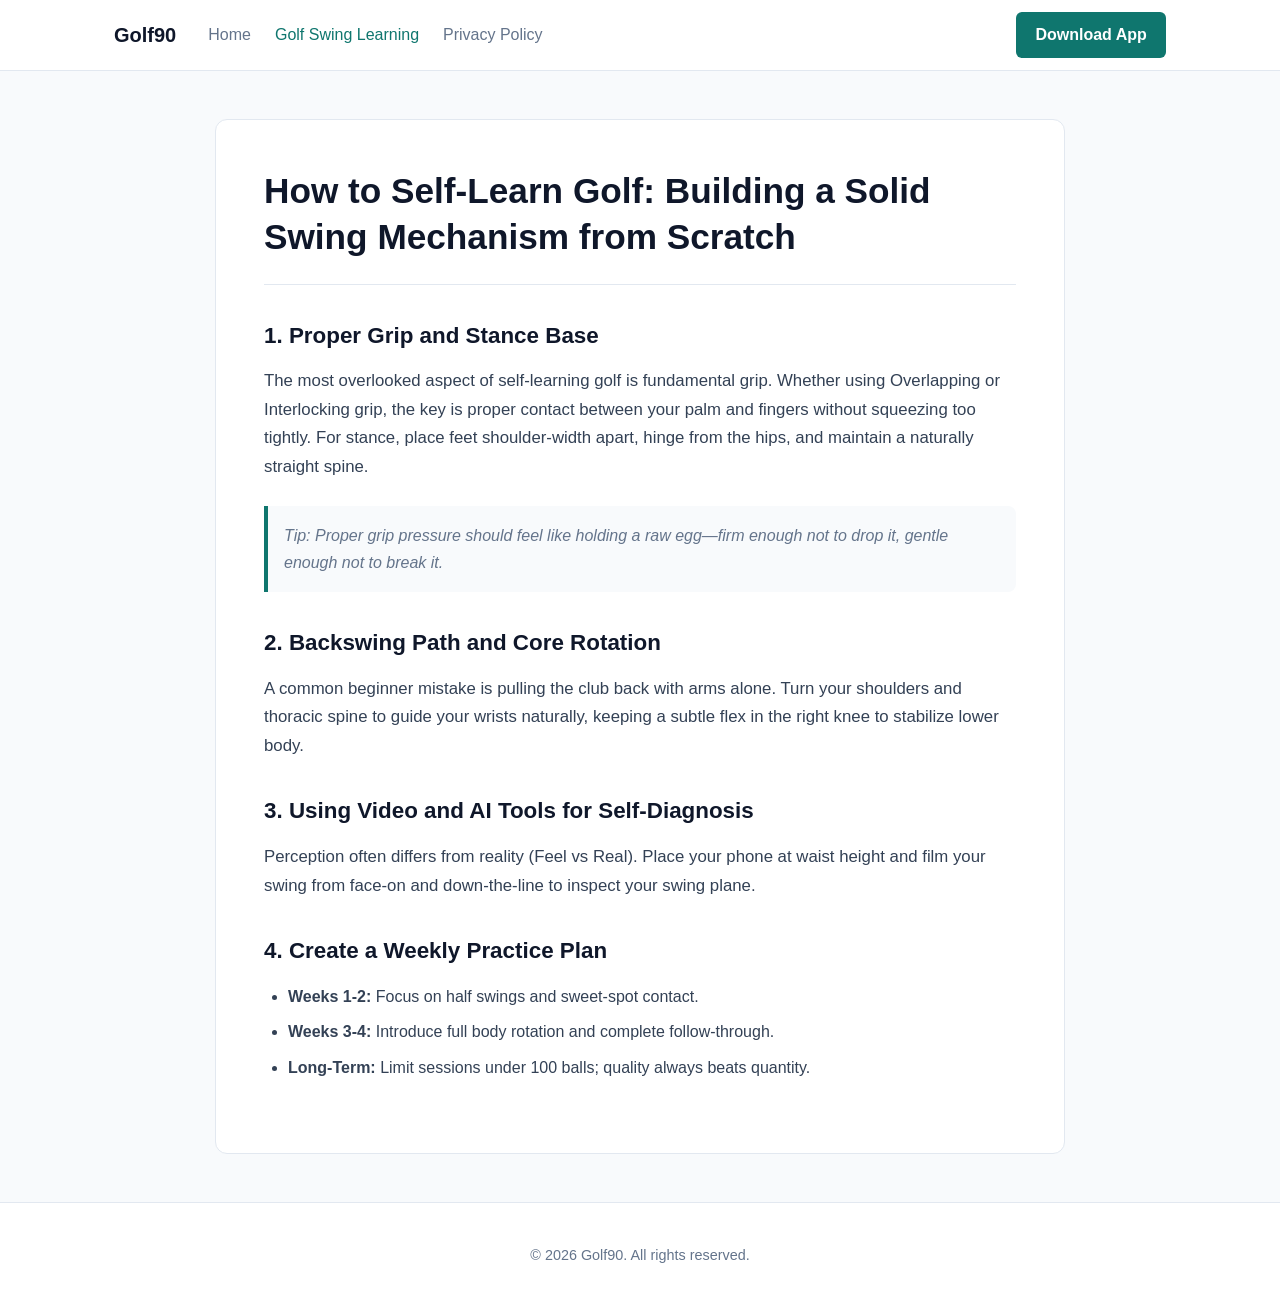
==== article.html @ eeab6f47 "Add files via upload" ====
<!DOCTYPE html>
<html lang="en">
<head>
  <meta charset="UTF-8">
  <meta name="viewport" content="width=device-width, initial-scale=1.0">
  <title>Article - Golf90</title>
  <link rel="stylesheet" href="style.css">
</head>
<body>
  <header>
    <div class="container navbar">
      <div class="nav-left">
        <a href="index.html" class="logo-container">
          <span>Golf90</span>
        </a>
        <ul class="nav-menu">
          <li><a href="index.html" data-i18n="home">Home</a></li>
          <li><a href="blog.html" class="active" data-i18n="learn">Golf Swing Learning</a></li>
          <li><a href="privacy.html" data-i18n="privacy">Privacy Policy</a></li>
        </ul>
      </div>
      <a href="https://apps.apple.com" target="_blank" class="btn-download" data-i18n="download">Download App</a>
    </div>
  </header>

  <main class="container">
    <article class="content-box">
      <h1 id="article-title"></h1>
      <hr style="border: 0; border-top: 1px solid var(--border-color); margin-bottom: 2rem;">
      <div id="article-body"></div>
    </article>
  </main>

  <footer>
    <div class="container">
      <p data-i18n="footerText">© 2026 Golf90. All rights reserved.</p>
    </div>
  </footer>

  <script src="articles-data.js"></script>
  <script src="i18n.js"></script>
  <script>
    document.addEventListener("DOMContentLoaded", () => {
      const urlParams = new URLSearchParams(window.location.search);
      const articleId = urlParams.get('id') || "1";
      const item = articles.find(a => a.id === articleId) || articles[0];
      const langKey = (typeof currentLang !== "undefined" && item.title[currentLang]) ? currentLang : "en";

      document.getElementById("article-title").textContent = item.title[langKey] || item.title["en"];
      document.getElementById("article-body").innerHTML = item.content[langKey] || item.content["en"]; // 假设 content 也支持多语言，如果 content 只有一项则保持 item.content
      document.title = `${item.title[langKey] || item.title["en"]} - Golf90`;
    });
  </script>
</body>
</html>
---- style.css ----
:root {
  --primary-color: #0f766e;
  --primary-hover: #115e59;
  --bg-color: #f8fafc;
  --text-color: #0f172a;
  --text-muted: #64748b;
  --card-bg: #ffffff;
  --border-color: #e2e8f0;
  --max-width: 1100px;
}

* {
  box-sizing: border-box;
  margin: 0;
  padding: 0;
}

body {
  font-family: -apple-system, BlinkMacSystemFont, "Segoe UI", Roboto, Helvetica, Arial, sans-serif;
  background-color: var(--bg-color);
  color: var(--text-color);
  line-height: 1.7;
}

.container {
  max-width: var(--max-width);
  margin: 0 auto;
  padding: 0 1.5rem;
}

/* Header Navbar */
header {
  background: #ffffff;
  border-bottom: 1px solid var(--border-color);
  position: sticky;
  top: 0;
  z-index: 100;
}

.navbar {
  display: flex;
  justify-content: space-between;
  align-items: center;
  height: 70px;
}

.nav-left {
  display: flex;
  align-items: center;
  gap: 2rem;
}

.logo-container {
  display: flex;
  align-items: center;
  gap: 0.75rem;
  text-decoration: none;
  font-weight: 700;
  font-size: 1.25rem;
  color: var(--text-color);
}

.logo-img {
  width: 36px;
  height: 36px;
  background: var(--primary-color);
  border-radius: 8px;
  display: flex;
  align-items: center;
  justify-content: center;
  color: #fff;
  font-weight: bold;
}

.nav-menu {
  display: flex;
  gap: 1.5rem;
  list-style: none;
}

.nav-menu a {
  text-decoration: none;
  color: var(--text-muted);
  font-weight: 500;
  transition: color 0.2s;
}

.nav-menu a:hover,
.nav-menu a.active {
  color: var(--primary-color);
}

.btn-download {
  background-color: var(--primary-color);
  color: #ffffff;
  padding: 0.6rem 1.2rem;
  border-radius: 6px;
  text-decoration: none;
  font-weight: 600;
  transition: background-color 0.2s;
  white-space: nowrap;
  display: inline-block;
}

.btn-download:hover {
  background-color: var(--primary-hover);
}

/* Hero Section */
.hero {
  padding: 5rem 0 4rem;
  text-align: center;
  background: #ffffff;
  border-bottom: 1px solid var(--border-color);
}

.hero h1 {
  font-size: 2.8rem;
  margin-bottom: 1.2rem;
  letter-spacing: -0.02em;
}

.hero p {
  font-size: 1.25rem;
  color: var(--text-muted);
  max-width: 680px;
  margin: 0 auto 2.5rem;
}

/* Features Grid (核心卖点) */
.features-section {
  padding: 4rem 0;
}

.section-title {
  text-align: center;
  font-size: 2rem;
  margin-bottom: 3rem;
}

.features-grid {
  display: grid;
  grid-template-columns: repeat(auto-fit, minmax(280px, 1fr));
  gap: 2rem;
}

.feature-card {
  background: var(--card-bg);
  padding: 2rem;
  border-radius: 12px;
  border: 1px solid var(--border-color);
}

.feature-card h3 {
  font-size: 1.3rem;
  margin-bottom: 0.75rem;
  color: var(--primary-color);
}

.feature-card p {
  color: var(--text-muted);
  font-size: 0.98rem;
}

/* How it works */
.how-it-works {
  background: #ffffff;
  padding: 4rem 0;
  border-top: 1px solid var(--border-color);
  border-bottom: 1px solid var(--border-color);
}

.steps-grid {
  display: grid;
  grid-template-columns: repeat(auto-fit, minmax(250px, 1fr));
  gap: 2rem;
  margin-top: 2rem;
}

.step-item {
  text-align: center;
}

.step-num {
  width: 45px;
  height: 45px;
  background: var(--bg-color);
  color: var(--primary-color);
  border: 2px solid var(--primary-color);
  border-radius: 50%;
  display: flex;
  align-items: center;
  justify-content: center;
  font-weight: 700;
  margin: 0 auto 1rem;
}

/* Pure Text Article List */
.text-list {
  display: flex;
  flex-direction: column;
  gap: 1.5rem;
  margin: 3rem 0;
}

.text-card {
  background: var(--card-bg);
  border: 1px solid var(--border-color);
  border-radius: 10px;
  padding: 1.8rem;
  transition: border-color 0.2s;
}

.text-card:hover {
  border-color: var(--primary-color);
}

.text-card h2 {
  font-size: 1.35rem;
  margin-bottom: 0.6rem;
}

.text-card h2 a {
  color: var(--text-color);
  text-decoration: none;
}

.text-card h2 a:hover {
  color: var(--primary-color);
}

.text-card p {
  color: var(--text-muted);
  font-size: 1rem;
  margin-bottom: 1rem;
}

.link-more {
  color: var(--primary-color);
  font-weight: 600;
  text-decoration: none;
}

/* Content Box (Article Detail & Privacy) */
.content-box {
  background: var(--card-bg);
  padding: 3rem;
  margin: 3rem auto;
  border-radius: 12px;
  border: 1px solid var(--border-color);
  max-width: 850px;
}

.content-box h1 {
  font-size: 2.2rem;
  margin-bottom: 1.5rem;
  line-height: 1.3;
}

.content-box h2 {
  font-size: 1.4rem;
  margin: 2rem 0 0.8rem;
  color: var(--text-color);
}

.content-box h3 {
  font-size: 1.15rem;
  margin: 1.5rem 0 0.5rem;
}

.content-box p {
  margin-bottom: 1.2rem;
  color: #334155;
  font-size: 1.05rem;
}

.content-box ul, .content-box ol {
  margin: 0 0 1.5rem 1.5rem;
  color: #334155;
}

.content-box li {
  margin-bottom: 0.5rem;
}

.content-box blockquote {
  border-left: 4px solid var(--primary-color);
  padding-left: 1rem;
  margin: 1.5rem 0;
  color: var(--text-muted);
  font-style: italic;
  background: var(--bg-color);
  padding: 1rem;
  border-radius: 0 8px 8px 0;
}

/* Footer */
footer {
  text-align: center;
  padding: 2.5rem 0;
  border-top: 1px solid var(--border-color);
  color: var(--text-muted);
  font-size: 0.9rem;
  background: #ffffff;
}

/* Mobile Responsive */
@media (max-width: 768px) {
  .navbar {
    flex-direction: column;
    height: auto;
    padding: 1rem 0;
    gap: 1rem;
  }
  
  .nav-left {
    flex-direction: column;
    gap: 1rem;
  }
  
  .nav-menu {
    gap: 1rem;
  }

  .hero h1 {
    font-size: 2rem;
  }

  .content-box {
    padding: 1.5rem;
  }
}
/* App Screenshot Mockups */
.phone-mockup {
  width: 100%;
  max-width: 220px; /* 从 280px 缩小 */
  aspect-ratio: 9/19;
  background: #cbd5e1;
  border-radius: 28px; /* 适配缩小的尺寸 */
  border: 8px solid #1e293b; /* 边框等比缩小 */
  margin: 0 auto 1.2rem;
  display: flex;
  align-items: center;
  justify-content: center;
  text-align: center;
  color: #475569;
  font-size: 0.85rem;
  font-weight: 600;
  box-shadow: 0 15px 30px rgba(0,0,0,0.1);
  overflow: hidden;
  position: relative;
}

.phone-mockup span {
  padding: 0.8rem;
}
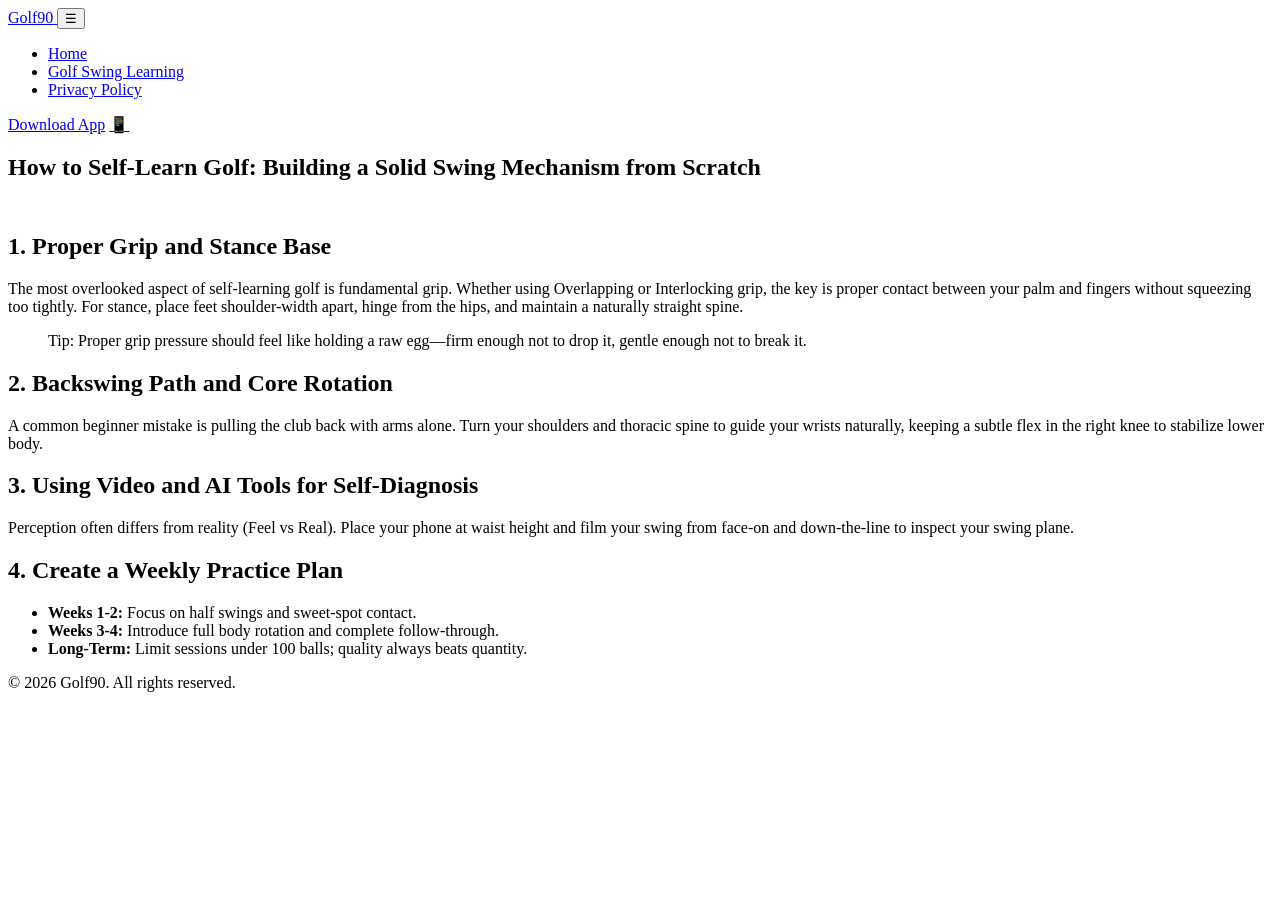
==== commit fd7143fc: "Update article.html" ====
--- a/article.html
+++ b/article.html
@@ -1,27 +1,24 @@
 <!DOCTYPE html>
 <html lang="en">
-<head>
-  <meta charset="UTF-8">
-  <meta name="viewport" content="width=device-width, initial-scale=1.0">
-  <title>Article - Golf90</title>
-  <link rel="stylesheet" href="style.css">
-</head>
-<body>
-  <header>
-    <div class="container navbar">
-      <div class="nav-left">
-        <a href="index.html" class="logo-container">
-          <span>Golf90</span>
-        </a>
-        <ul class="nav-menu">
-          <li><a href="index.html" data-i18n="home">Home</a></li>
-          <li><a href="blog.html" class="active" data-i18n="learn">Golf Swing Learning</a></li>
-          <li><a href="privacy.html" data-i18n="privacy">Privacy Policy</a></li>
-        </ul>
-      </div>
+<header>
+  <div class="container navbar">
+    <div class="nav-left">
+      <a href="index.html" class="logo-container">
+        <span>Golf90</span>
+      </a>
+      <button class="menu-toggle" aria-label="Toggle menu">☰</button>
+    </div>
+    <ul class="nav-menu" id="nav-menu">
+      <li><a href="index.html" data-i18n="home">Home</a></li>
+      <li><a href="blog.html" class="active" data-i18n="learn">Golf Swing Learning</a></li>
+      <li><a href="privacy.html" data-i18n="privacy">Privacy Policy</a></li>
+    </ul>
+    <div class="nav-right">
       <a href="https://apps.apple.com" target="_blank" class="btn-download" data-i18n="download">Download App</a>
+      <a href="https://apps.apple.com" target="_blank" class="btn-download-icon" aria-label="Download App">📱</a>
     </div>
-  </header>
+  </div>
+</header>
 
   <main class="container">
     <article class="content-box">
@@ -52,4 +49,4 @@
     });
   </script>
 </body>
-</html>+</html>
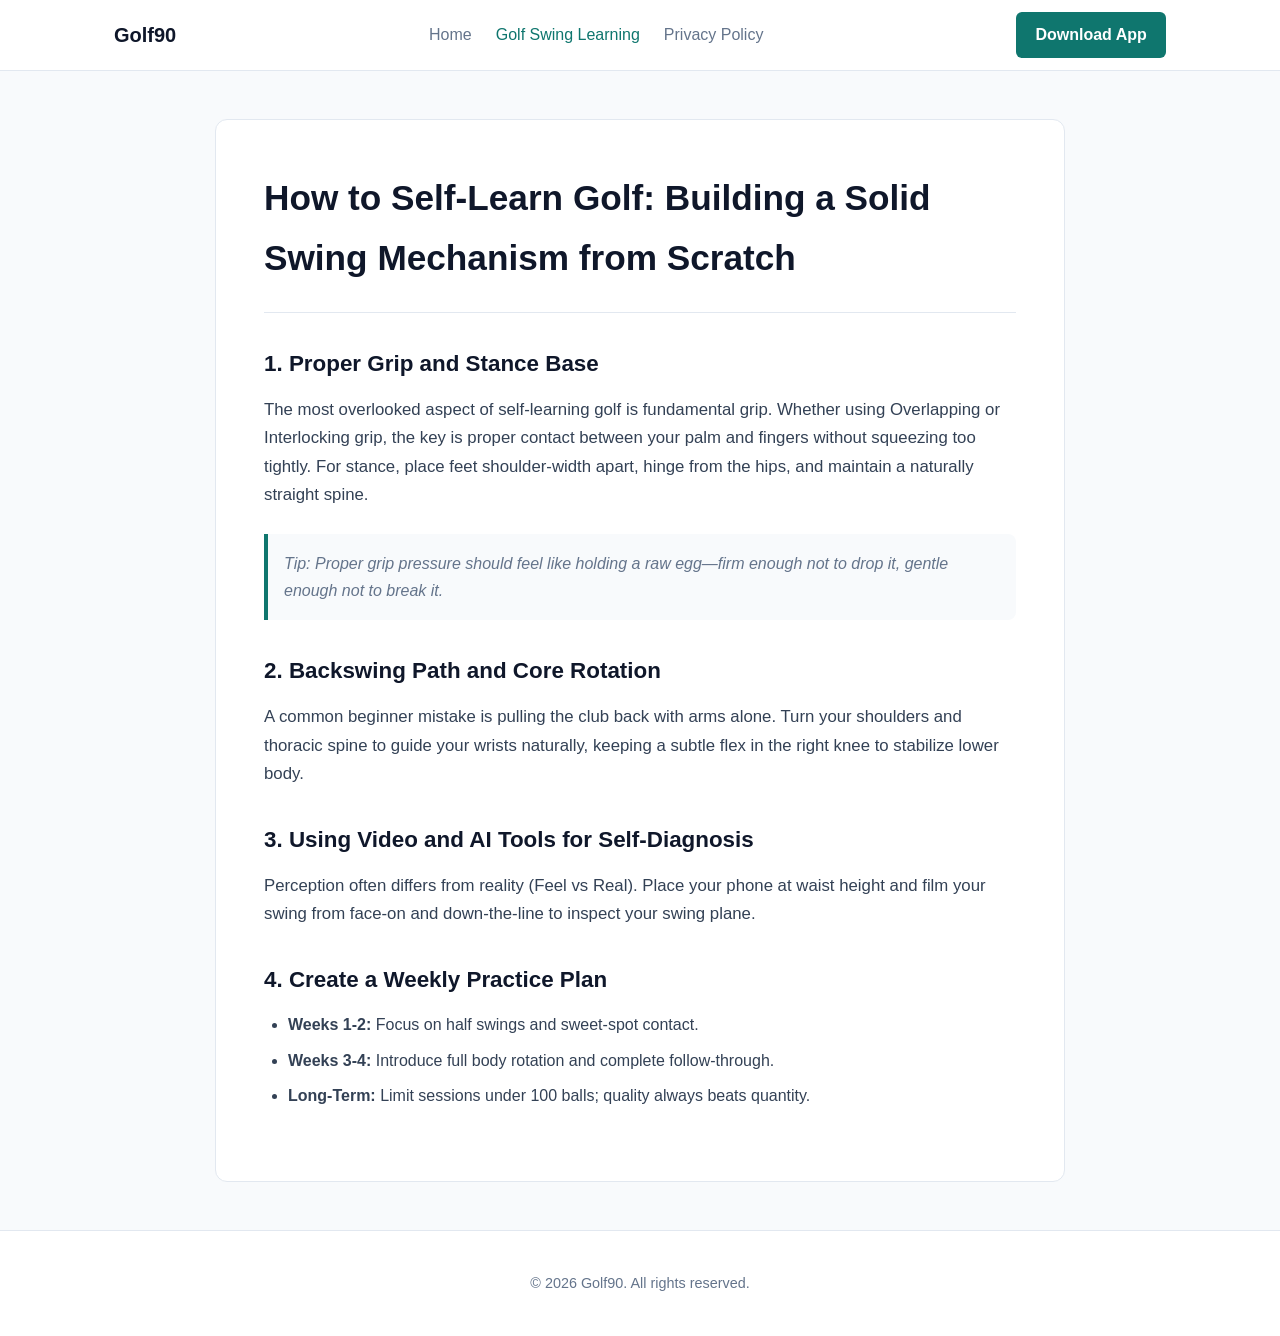
==== commit c43e05ae: "Update article.html" ====
--- a/article.html
+++ b/article.html
@@ -1,5 +1,12 @@
 <!DOCTYPE html>
 <html lang="en">
+<head>
+  <meta charset="UTF-8">
+  <meta name="viewport" content="width=device-width, initial-scale=1.0">
+  <title>Article - Golf90</title>
+  <link rel="stylesheet" href="style.css">
+</head>
+<body>
 <header>
   <div class="container navbar">
     <div class="nav-left">
--- a/style.css
+++ b/style.css
@@ -0,0 +1,441 @@
+:root {
+  --primary-color: #0f766e;
+  --primary-hover: #115e59;
+  --bg-color: #f8fafc;
+  --text-color: #0f172a;
+  --text-muted: #64748b;
+  --card-bg: #ffffff;
+  --border-color: #e2e8f0;
+  --max-width: 1100px;
+}
+
+* {
+  box-sizing: border-box;
+  margin: 0;
+  padding: 0;
+}
+
+body {
+  font-family: -apple-system, BlinkMacSystemFont, "Segoe UI", Roboto, Helvetica, Arial, sans-serif;
+  background-color: var(--bg-color);
+  color: var(--text-color);
+  line-height: 1.7;
+}
+
+.container {
+  max-width: var(--max-width);
+  margin: 0 auto;
+  padding: 0 1.5rem;
+}
+
+header {
+  background: #ffffff;
+  border-bottom: 1px solid var(--border-color);
+  position: sticky;
+  top: 0;
+  z-index: 100;
+}
+
+/* ---------- 桌面导航 (宽度 > 768px) ---------- */
+.navbar {
+  display: flex;
+  justify-content: space-between;
+  align-items: center;
+  height: 70px;
+}
+
+.nav-left {
+  display: flex;
+  align-items: center;
+  gap: 2rem;
+  flex-shrink: 0;
+}
+
+.logo-container {
+  display: flex;
+  align-items: center;
+  gap: 0.75rem;
+  text-decoration: none;
+  font-weight: 700;
+  font-size: 1.25rem;
+  color: var(--text-color);
+}
+
+.nav-menu {
+  display: flex;           /* 水平显示 */
+  gap: 1.5rem;
+  list-style: none;
+}
+
+.nav-menu a {
+  text-decoration: none;
+  color: var(--text-muted);
+  font-weight: 500;
+  transition: color 0.2s;
+}
+.nav-menu a:hover,
+.nav-menu a.active {
+  color: var(--primary-color);
+}
+
+/* 桌面端下载按钮 */
+.btn-download {
+  background-color: var(--primary-color);
+  color: #ffffff;
+  padding: 0.6rem 1.2rem;
+  border-radius: 6px;
+  text-decoration: none;
+  font-weight: 600;
+  transition: background-color 0.2s;
+  white-space: nowrap;
+  display: inline-block;   /* 桌面显示 */
+}
+.btn-download:hover {
+  background-color: var(--primary-hover);
+}
+
+/* 桌面端隐藏移动元素（汉堡按钮和手机图标） */
+.menu-toggle,
+.btn-download-icon {
+  display: none !important; /* 用 !important 确保覆盖 */
+}
+
+/* ---------- 移动端适配 (宽度 ≤ 768px) ---------- */
+@media (max-width: 768px) {
+  .navbar {
+    flex-wrap: wrap;
+    height: auto;
+    padding: 0.8rem 1.5rem;
+    gap: 0.5rem;
+  }
+
+  .nav-left {
+    display: flex;
+    align-items: center;
+    gap: 1rem;
+    flex-shrink: 0;
+  }
+
+  /* 显示汉堡按钮 */
+  .menu-toggle {
+    display: block !important;   /* 覆盖桌面隐藏 */
+    background: none;
+    border: none;
+    font-size: 1.8rem;
+    cursor: pointer;
+    color: var(--text-color);
+    padding: 0 0.5rem;
+  }
+
+  /* 显示手机图标 */
+  .btn-download-icon {
+    display: flex !important;
+    font-size: 1.6rem;
+    text-decoration: none;
+    color: var(--text-color);
+    padding: 0.3rem;
+  }
+
+  .nav-right {
+    display: flex;
+    align-items: center;
+    gap: 0.5rem;
+  }
+
+  /* 隐藏文字版下载按钮 */
+  .btn-download {
+    display: none !important;
+  }
+
+  /* 移动端菜单：默认折叠 */
+  .nav-menu {
+    display: none;           /* 默认隐藏 */
+    flex-direction: column;
+    width: 100%;
+    gap: 0.5rem;
+    padding: 1rem 0;
+    border-top: 1px solid var(--border-color);
+    margin-top: 0.5rem;
+    order: 3;
+  }
+
+  .nav-menu.open {
+    display: flex;           /* 展开 */
+  }
+
+  .nav-menu li {
+    text-align: center;
+  }
+
+  .nav-menu a {
+    display: block;
+    padding: 0.5rem 0;
+  }
+
+  /* 其他移动适配 */
+  .hero h1 {
+    font-size: 2rem;
+  }
+  .hero p {
+    font-size: 1rem;
+  }
+  .content-box {
+    padding: 1.5rem;
+  }
+  .content-box h1 {
+    font-size: 1.8rem;
+  }
+}
+
+
+/* Hero Section */
+.hero {
+  padding: 5rem 0 4rem;
+  text-align: center;
+  background: #ffffff;
+  border-bottom: 1px solid var(--border-color);
+}
+
+.hero h1 {
+  font-size: 2.8rem;
+  margin-bottom: 1.2rem;
+  letter-spacing: -0.02em;
+}
+
+.hero p {
+  font-size: 1.25rem;
+  color: var(--text-muted);
+  max-width: 680px;
+  margin: 0 auto 2.5rem;
+}
+
+/* Features */
+.features-section {
+  padding: 4rem 0;
+}
+.section-title {
+  text-align: center;
+  font-size: 2rem;
+  margin-bottom: 3rem;
+}
+.features-grid {
+  display: grid;
+  grid-template-columns: repeat(auto-fit, minmax(280px, 1fr));
+  gap: 2rem;
+}
+.feature-card {
+  background: var(--card-bg);
+  padding: 2rem;
+  border-radius: 12px;
+  border: 1px solid var(--border-color);
+}
+.feature-card h3 {
+  font-size: 1.3rem;
+  margin-bottom: 0.75rem;
+  color: var(--primary-color);
+}
+.feature-card p {
+  color: var(--text-muted);
+  font-size: 0.98rem;
+}
+
+/* Article List */
+.text-list {
+  display: flex;
+  flex-direction: column;
+  gap: 1.5rem;
+  margin: 3rem 0;
+}
+.text-card {
+  background: var(--card-bg);
+  border: 1px solid var(--border-color);
+  border-radius: 10px;
+  padding: 1.8rem;
+  transition: border-color 0.2s;
+}
+.text-card:hover {
+  border-color: var(--primary-color);
+}
+.text-card h2 {
+  font-size: 1.35rem;
+  margin-bottom: 0.6rem;
+}
+.text-card h2 a {
+  color: var(--text-color);
+  text-decoration: none;
+}
+.text-card h2 a:hover {
+  color: var(--primary-color);
+}
+.text-card p {
+  color: var(--text-muted);
+  font-size: 1rem;
+  margin-bottom: 1rem;
+}
+.link-more {
+  color: var(--primary-color);
+  font-weight: 600;
+  text-decoration: none;
+}
+
+/* Content Box */
+.content-box {
+  background: var(--card-bg);
+  padding: 3rem;
+  margin: 3rem auto;
+  border-radius: 12px;
+  border: 1px solid var(--border-color);
+  max-width: 850px;
+}
+.content-box h1 {
+  font-size: 2.2rem;
+  margin-bottom: 1.5rem;
+}
+.content-box h2 {
+  font-size: 1.4rem;
+  margin: 2rem 0 0.8rem;
+}
+.content-box p {
+  margin-bottom: 1.2rem;
+  color: #334155;
+  font-size: 1.05rem;
+}
+.content-box ul, .content-box ol {
+  margin: 0 0 1.5rem 1.5rem;
+  color: #334155;
+}
+.content-box li {
+  margin-bottom: 0.5rem;
+}
+.content-box blockquote {
+  border-left: 4px solid var(--primary-color);
+  padding: 1rem;
+  margin: 1.5rem 0;
+  color: var(--text-muted);
+  font-style: italic;
+  background: var(--bg-color);
+  border-radius: 0 8px 8px 0;
+}
+
+/* Footer */
+footer {
+  text-align: center;
+  padding: 2.5rem 0;
+  border-top: 1px solid var(--border-color);
+  color: var(--text-muted);
+  font-size: 0.9rem;
+  background: #ffffff;
+}
+
+/* Phone Mockup */
+.phone-mockup {
+  width: 100%;
+  max-width: 220px;
+  aspect-ratio: 9/19;
+  background: #cbd5e1;
+  border-radius: 28px;
+  border: 8px solid #1e293b;
+  margin: 0 auto 1.2rem;
+  display: flex;
+  align-items: center;
+  justify-content: center;
+  overflow: hidden;
+  box-shadow: 0 15px 30px rgba(0,0,0,0.1);
+}
+.phone-mockup img {
+  width: 100%;
+  height: 100%;
+  object-fit: cover;
+  display: block;
+}
+.phone-mockup span {
+  padding: 0.8rem;
+  color: #475569;
+  font-size: 0.85rem;
+  font-weight: 600;
+}
+
+/* ===== 移动端适配 (宽度 ≤ 768px) ===== */
+@media (max-width: 768px) {
+  .navbar {
+    flex-wrap: wrap;
+    height: auto;
+    padding: 0.8rem 1.5rem;
+    gap: 0.5rem;
+  }
+
+  .nav-left {
+    display: flex;
+    align-items: center;
+    gap: 1rem;
+    flex-shrink: 0;
+  }
+
+  /* 显示汉堡按钮 */
+  .menu-toggle {
+    display: block;
+    background: none;
+    border: none;
+    font-size: 1.8rem;
+    cursor: pointer;
+    color: var(--text-color);
+    padding: 0 0.5rem;
+  }
+
+  .btn-download-icon {
+    display: flex;
+    font-size: 1.6rem;
+    text-decoration: none;
+    color: var(--text-color);
+    padding: 0.3rem;
+  }
+
+  .nav-right {
+    display: flex;
+    align-items: center;
+    gap: 0.5rem;
+  }
+
+  .btn-download {
+    display: none;  /* 隐藏文字按钮 */
+  }
+
+  /* 移动端菜单：垂直折叠 */
+  .nav-menu {
+    display: none;              /* 默认隐藏 */
+    flex-direction: column;
+    width: 100%;
+    gap: 0.5rem;
+    padding: 1rem 0;
+    border-top: 1px solid var(--border-color);
+    margin-top: 0.5rem;
+    order: 3;
+  }
+
+  .nav-menu.open {
+    display: flex;             /* 展开 */
+  }
+
+  .nav-menu li {
+    text-align: center;
+  }
+
+  .nav-menu a {
+    display: block;
+    padding: 0.5rem 0;
+  }
+
+  /* 其它元素适配 */
+  .hero h1 {
+    font-size: 2rem;
+  }
+  .hero p {
+    font-size: 1rem;
+  }
+  .content-box {
+    padding: 1.5rem;
+  }
+  .content-box h1 {
+    font-size: 1.8rem;
+  }
+}
